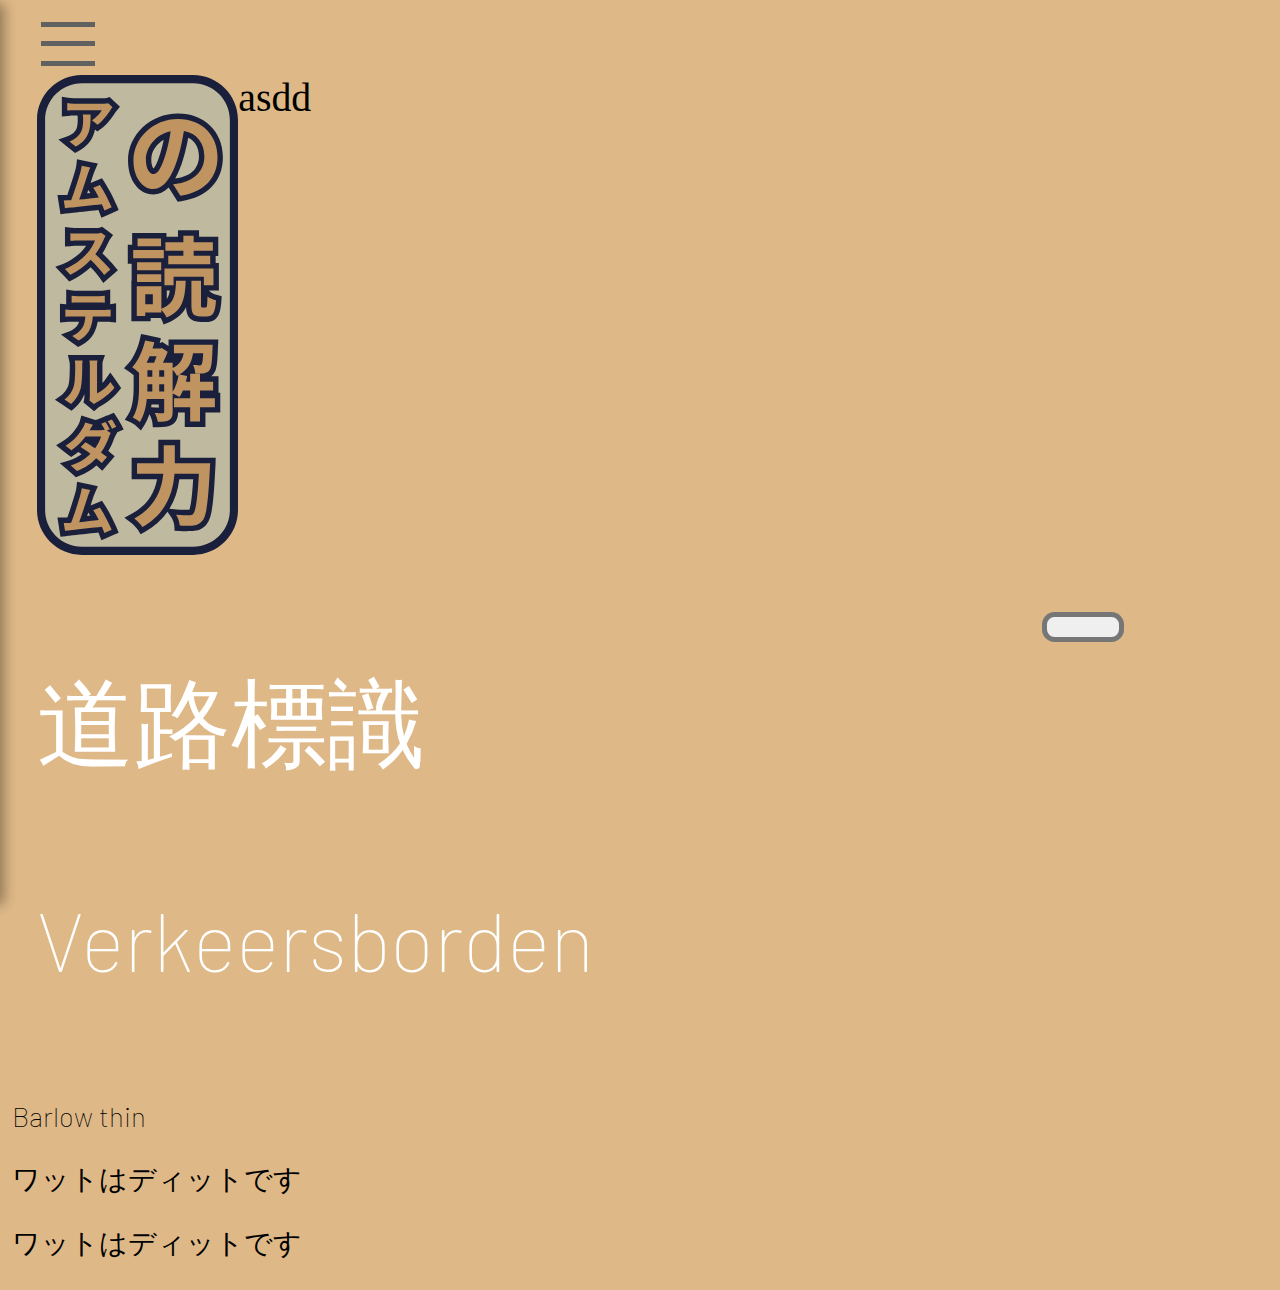
==== index.html @ 736e6b2a "a" ====
<!DOCTYPE html>

<head>
    <link rel="stylesheet" href="assets/css/style.css">
</head>

<body>

    <div class="hamburger-menu">
        <input id="menu-toggle" type="checkbox" />
        <label class="menu-btn" for="menu-toggle">
            <span></span>
        </label>

        <ul class="menu-box">
            <li><a class="menu-item" href="index.html">Home</a></li>
            <li><a class="menu-item" href="bordzoeken.html">Verkeersborden</a></li>
            <li><a class="menu-item" href="#">Gebarentaal</a></li>
            <li><a class="menu-item" href="#">Spreektaal</a></li>
            <li><a class="menu-item" href="#">Translate</a></li>
            <li><a class="menu-item" href="#">Feedback</a></li>
        </ul>
    </div>

    <main class="container">
        <div class="row">
            <div class="col-2"><img src="assets/images/jp_logo_staand.svg" alt="logo staand"></div>
            <div class="col-10">asdd</div>
        </div>

        <div class="row">
            <div class="col-12">

                <a href="bordzoeken.html" class="cool-link">
                    <div class="row">
                        <div class="col-10">
                            <h3 class="text-jp-normal">道路標識</h3>
                            <p class="text-dutch">Verkeersborden</p>

                        </div>
                        <div class="col-2">
                            <button>
                                <i></i>
                            </button>
                        </div>
                    </div>        
                </a>

            </div>
        </div>

    </main>

    <p class="text-dutch">Barlow thin</p>
    <p class="text-jp-normal">ワットはディットです</p>
    <p class="text-jp-thin">ワットはディットです</p>


</body>
---- assets/css/style.css ----
@import "/assets/css/grid.css";
@import "/assets/css/nav.css";
@import "/assets/css/slide.css";
@import "/assets/css/font.css";

body {
    background-color: burlywood;
}

* {
    zoom: 1.2;
}

div {
    display: block;
}

*, ::after, ::before {
    box-sizing: border-box;
}
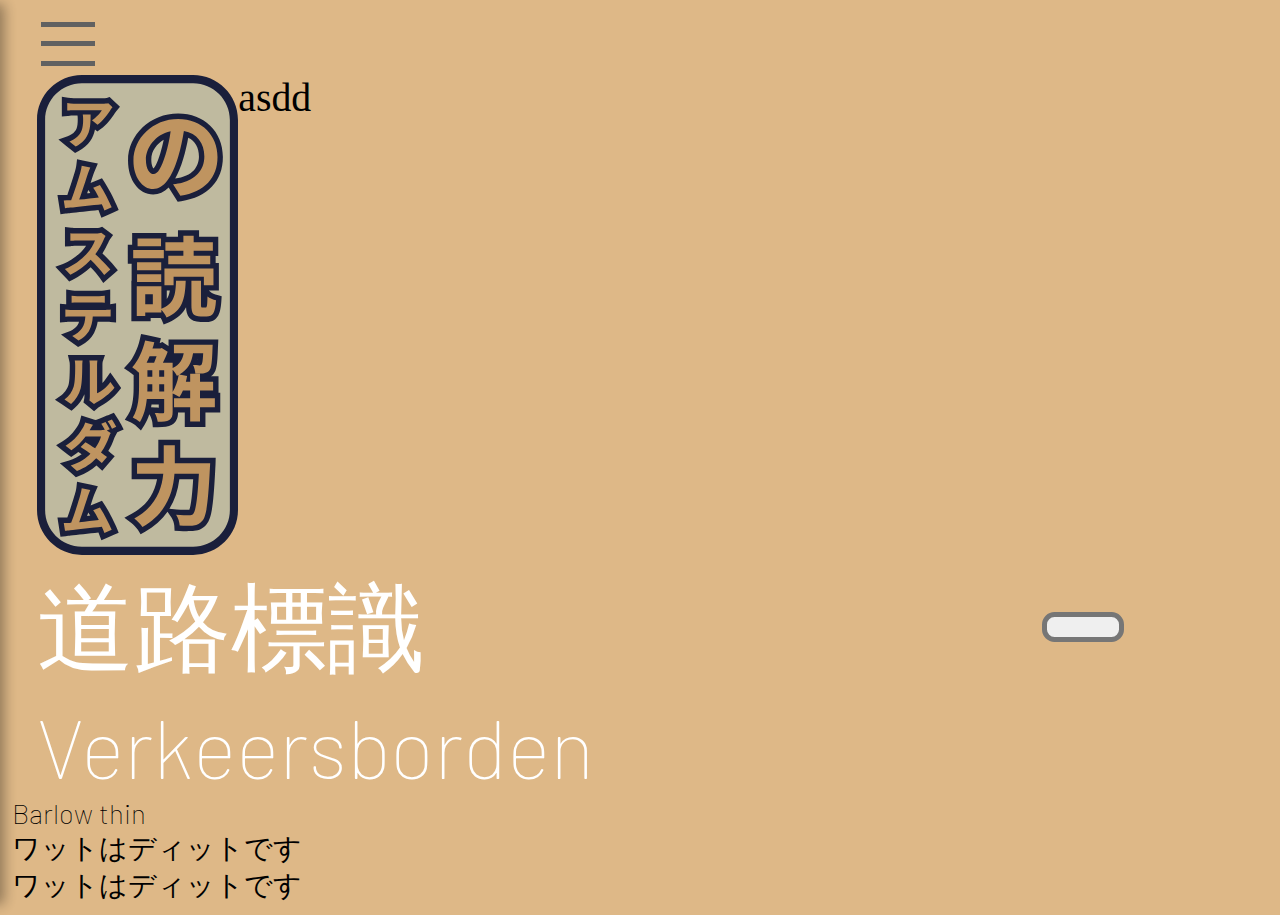
==== commit d16a0828: "fix css" ====
--- a/index.html
+++ b/index.html
@@ -1,6 +1,8 @@
 <!DOCTYPE html>
 
 <head>
+    <meta charset="UTF-8">
+    <title>A</title>
     <link rel="stylesheet" href="assets/css/style.css">
 </head>
 
--- a/assets/css/style.css
+++ b/assets/css/style.css
@@ -1,7 +1,7 @@
-@import "/assets/css/grid.css";
-@import "/assets/css/nav.css";
-@import "/assets/css/slide.css";
-@import "/assets/css/font.css";
+@import "./grid.css";
+@import "./nav.css";
+@import "./slide.css";
+@import "./font.css";
 
 body {
     background-color: burlywood;
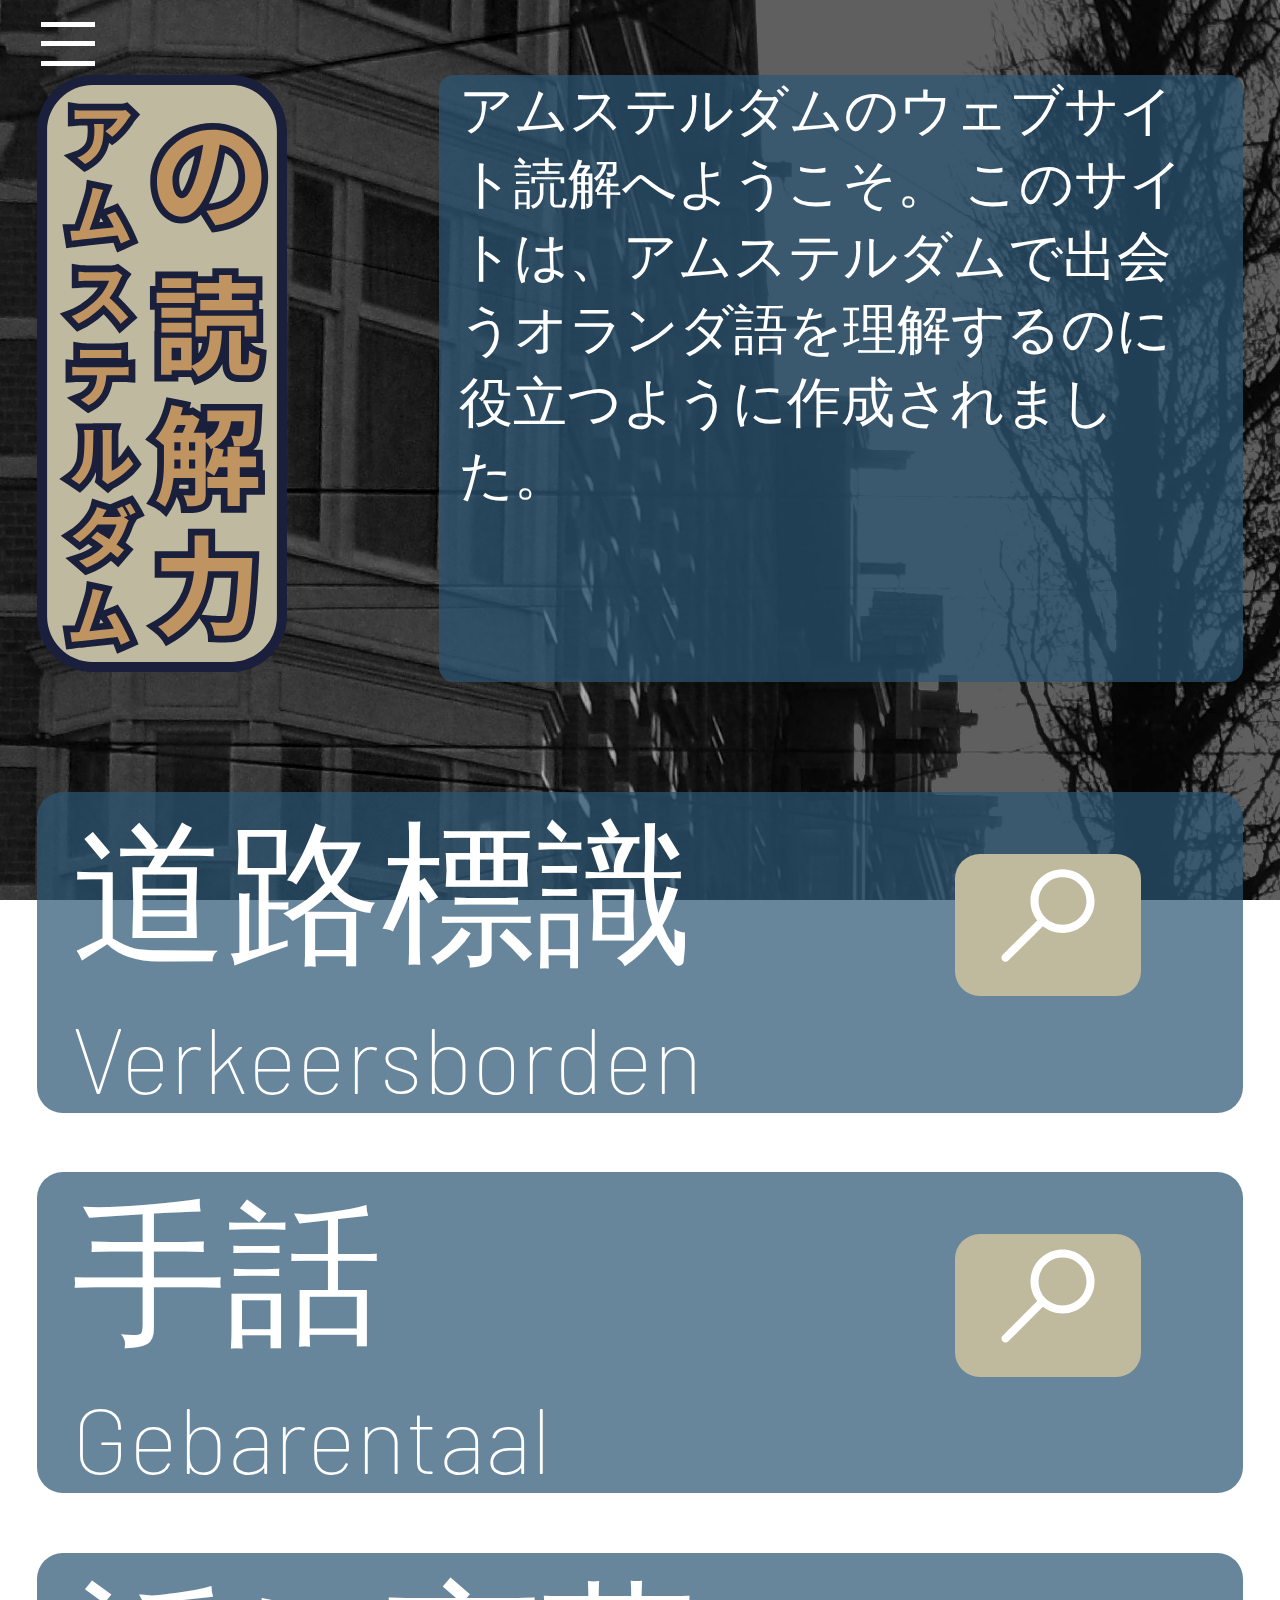
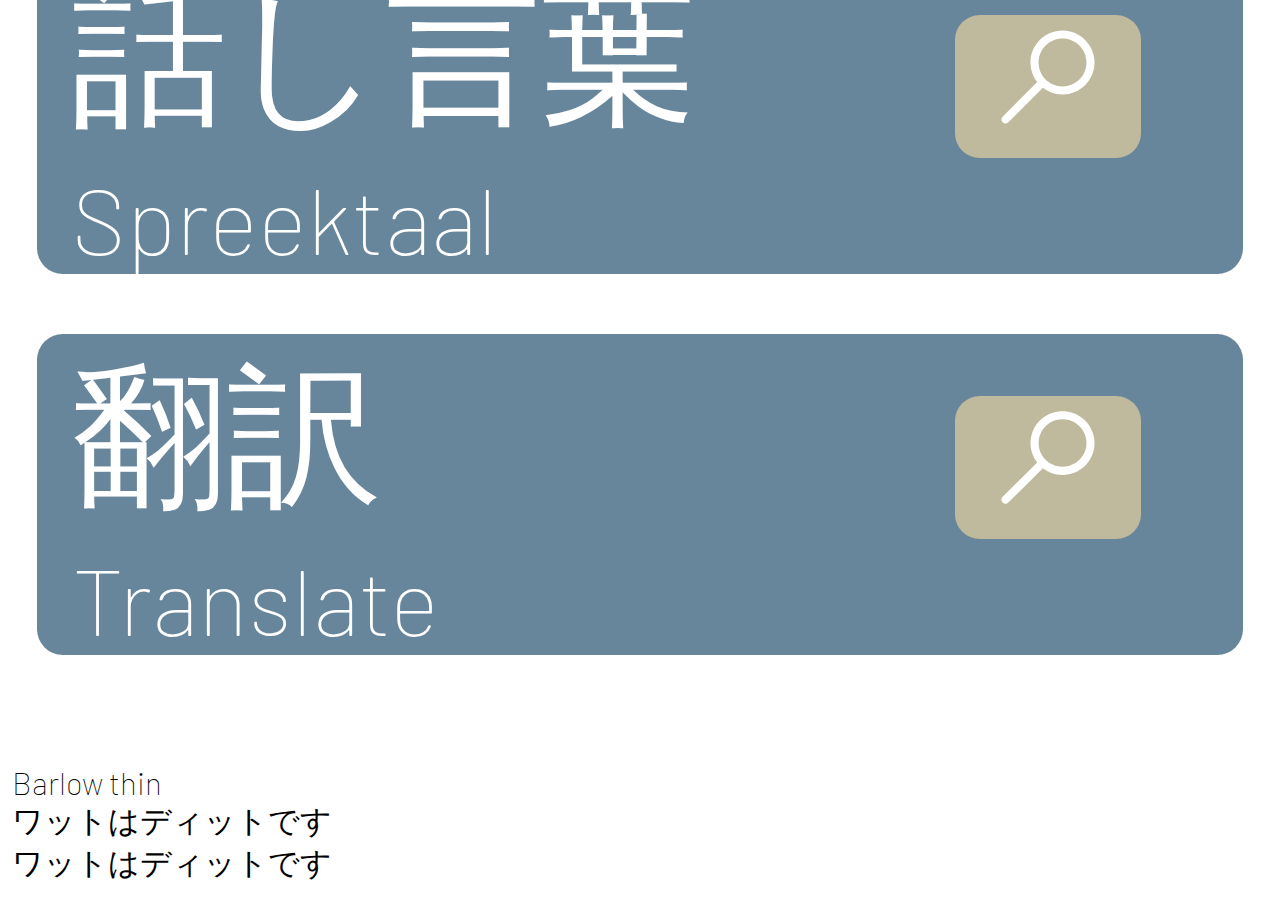
==== commit 72c83265: "home page" ====
--- a/index.html
+++ b/index.html
@@ -26,27 +26,74 @@
 
     <main class="container">
         <div class="row">
-            <div class="col-2"><img src="assets/images/jp_logo_staand.svg" alt="logo staand"></div>
-            <div class="col-10">asdd</div>
+            <div class="col-4"><img height="200" src="assets/images/jp_logo_staand.svg" alt="logo staand"></div>
+            <div class="col-8 blue-box">
+                <p class="text-jp-thin text-color-white">アムステルダムのウェブサイト読解へようこそ。 このサイトは、アムステルダムで出会うオランダ語を理解するのに役立つように作成されました。</p>
+            </div>
         </div>
 
         <div class="row">
-            <div class="col-12">
+            <div class="col-12 list">
 
-                <a href="bordzoeken.html" class="cool-link">
-                    <div class="row">
-                        <div class="col-10">
-                            <h3 class="text-jp-normal">道路標識</h3>
-                            <p class="text-dutch">Verkeersborden</p>
+                <div class="list-item"><a href="bordzoeken.html" class="cool-link">
+                    <div class="row blue-box">
+                        <div class="col-9">
+                            <p class="text-jp-thin big-text">道路標識</p>
+                            <p class="text-dutch small-text">Verkeersborden</p>
 
                         </div>
-                        <div class="col-2">
-                            <button>
-                                <i></i>
+                        <div class="col-3">
+                            <button class="inspect-btn">
+                                <img src="assets/images/icon_show.svg" />
                             </button>
                         </div>
                     </div>        
-                </a>
+                </a></div>
+
+                <div class="list-item"><a href="#" class="cool-link">
+                    <div class="row blue-box">
+                        <div class="col-9">
+                            <p class="text-jp-thin big-text">手話</p>
+                            <p class="text-dutch small-text">Gebarentaal</p>
+
+                        </div>
+                        <div class="col-3">
+                            <button class="inspect-btn">
+                                <img src="assets/images/icon_show.svg" />
+                            </button>
+                        </div>
+                    </div>        
+                </a></div>
+
+                <div class="list-item"><a href="#" class="cool-link">
+                    <div class="row blue-box">
+                        <div class="col-9">
+                            <p class="text-jp-thin big-text">話し言葉</p>
+                            <p class="text-dutch small-text">Spreektaal</p>
+
+                        </div>
+                        <div class="col-3">
+                            <button class="inspect-btn">
+                                <img src="assets/images/icon_show.svg" />
+                            </button>
+                        </div>
+                    </div>        
+                </a></div>
+
+                <div class="list-item"><a href="#" class="cool-link">
+                    <div class="row blue-box">
+                        <div class="col-9">
+                            <p class="text-jp-thin big-text">翻訳</p>
+                            <p class="text-dutch small-text">Translate</p>
+
+                        </div>
+                        <div class="col-3">
+                            <button class="inspect-btn">
+                                <img src="assets/images/icon_show.svg" />
+                            </button>
+                        </div>
+                    </div>        
+                </a></div>
 
             </div>
         </div>
--- a/assets/css/style.css
+++ b/assets/css/style.css
@@ -4,7 +4,9 @@
 @import "./font.css";
 
 body {
-    background-color: burlywood;
+    background-image: url("../images/straatzw.jpg");
+    background-size: cover;
+    background-attachment: fixed;
 }
 
 * {
@@ -17,4 +19,32 @@
 
 *, ::after, ::before {
     box-sizing: border-box;
+}
+
+.blue-box {
+    background-color: #2b5775b7;
+    padding: 0 8px;
+    border-radius: 6px;
+}
+.blue-box, p {
+    font-size: 18px;
+}
+.big-text {
+    font-size: 25px;
+}
+.small-text {
+    font-size: 15px;
+}
+.list, .list-item {
+    margin-top: 20px;
+    margin-bottom: 20px;
+}
+
+.inspect-btn {
+    background-color: #bfba9d;
+    border: none;
+    border-radius: 4px;
+    margin-top: 10px;
+    margin-left: 5px;
+    
 }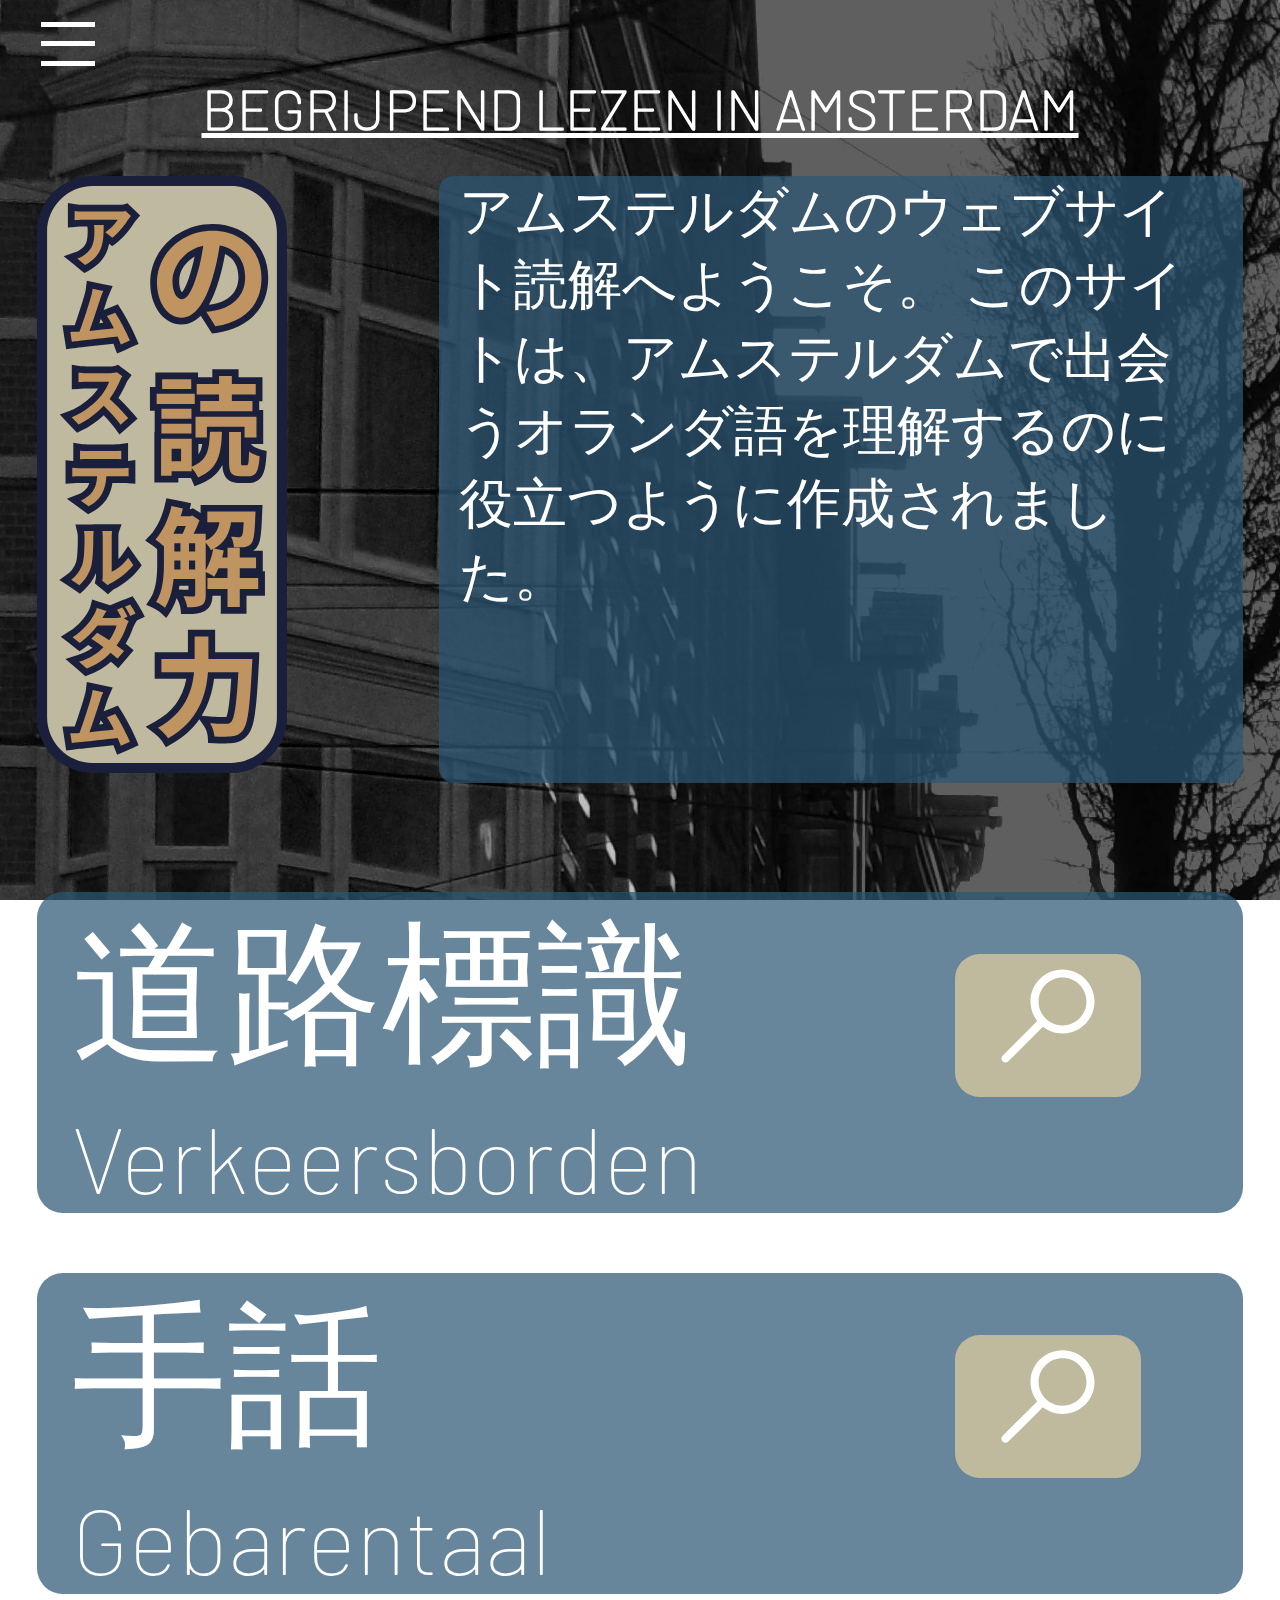
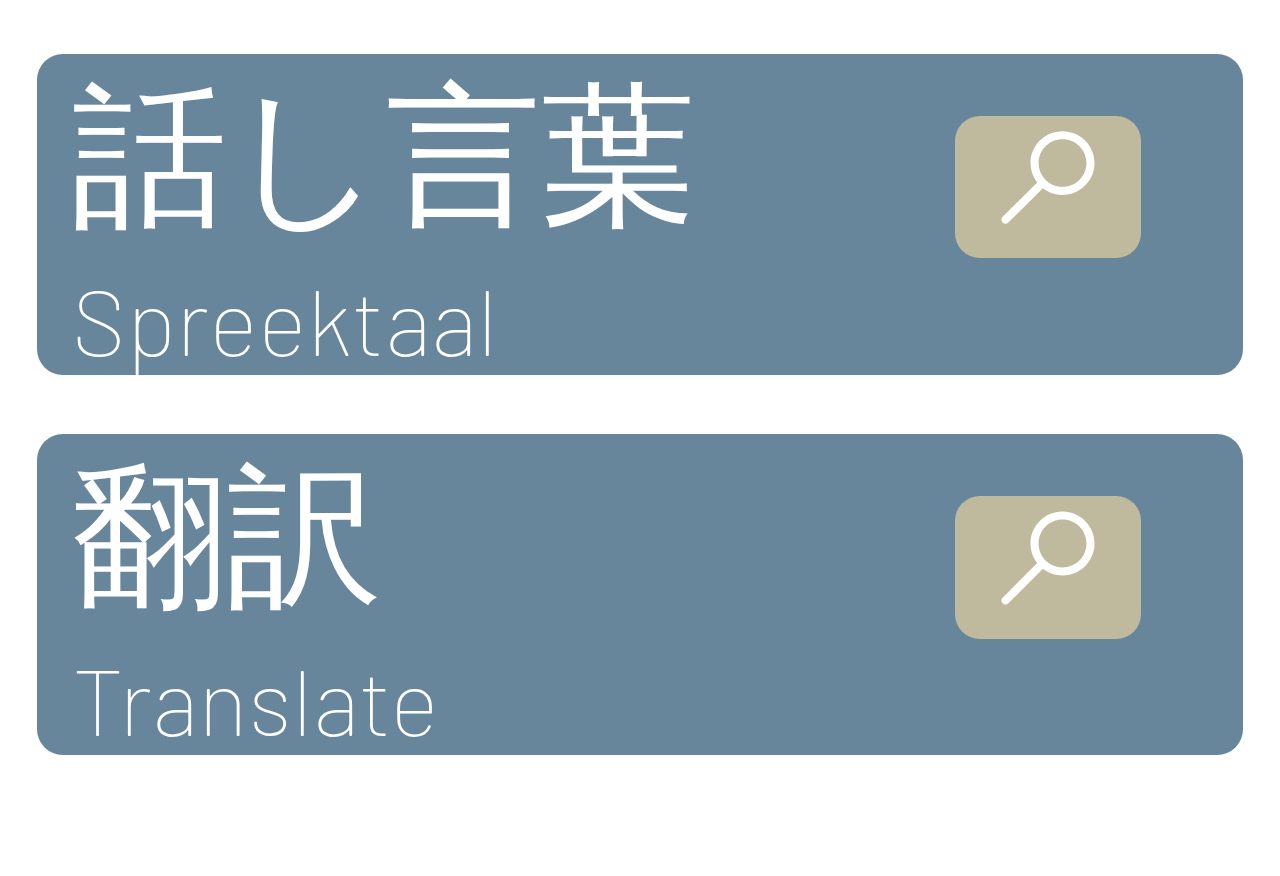
==== commit 33612118: "zoek pagina" ====
--- a/index.html
+++ b/index.html
@@ -2,7 +2,7 @@
 
 <head>
     <meta charset="UTF-8">
-    <title>A</title>
+    <title>Home</title>
     <link rel="stylesheet" href="assets/css/style.css">
 </head>
 
@@ -23,6 +23,8 @@
             <li><a class="menu-item" href="#">Feedback</a></li>
         </ul>
     </div>
+
+    <h1 class="text-dutch text-color-white header-text text-center" style="margin-bottom:20px">Begrijpend lezen in Amsterdam</h1>
 
     <main class="container">
         <div class="row">
@@ -100,9 +102,4 @@
 
     </main>
 
-    <p class="text-dutch">Barlow thin</p>
-    <p class="text-jp-normal">ワットはディットです</p>
-    <p class="text-jp-thin">ワットはディットです</p>
-
-
 </body>--- a/assets/css/style.css
+++ b/assets/css/style.css
@@ -47,4 +47,16 @@
     margin-top: 10px;
     margin-left: 5px;
     
+}
+
+.back-btn {
+    position: fixed;
+    top: 0;
+    right: 0;
+    z-index: 99999;
+}
+
+.header-text {
+    text-decoration: underline;
+    text-transform: uppercase;;
 }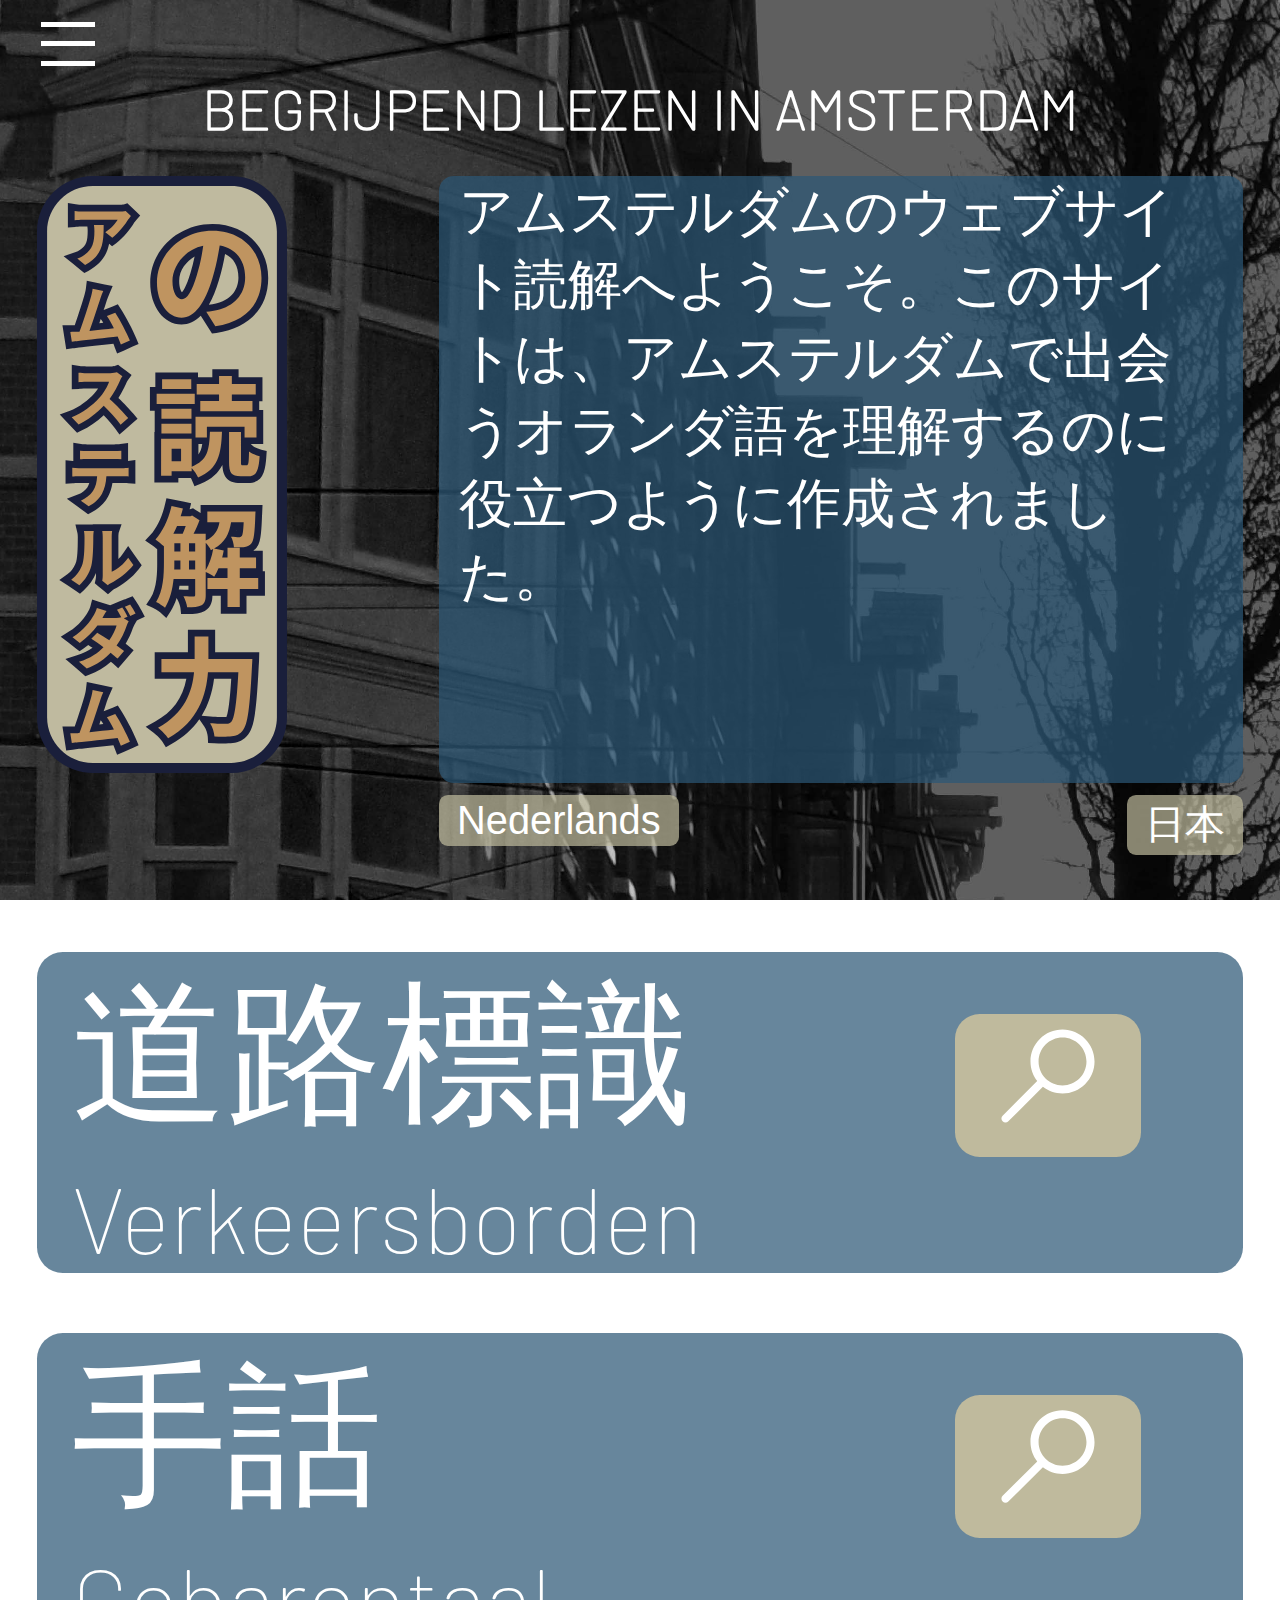
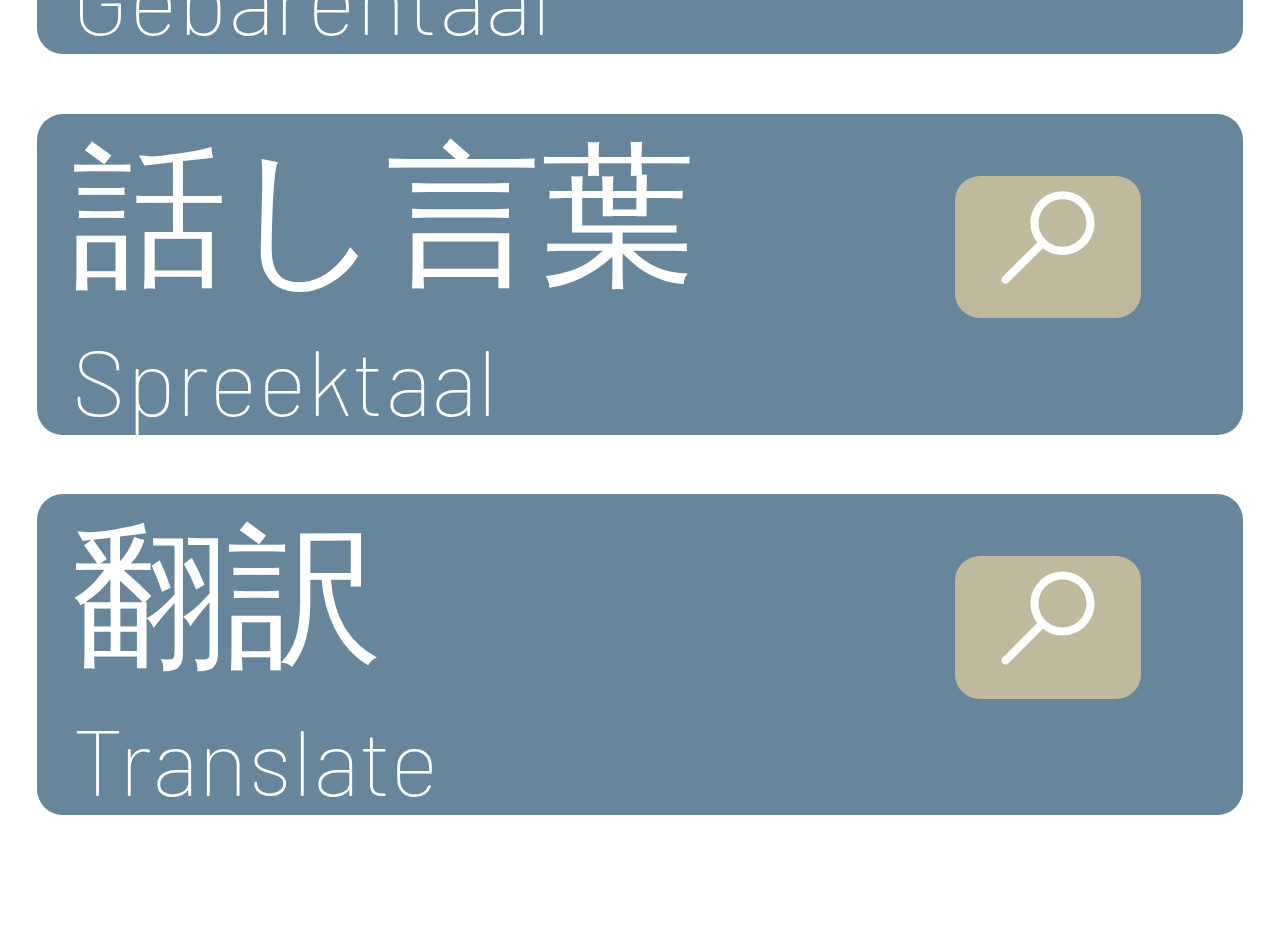
==== commit 0ebf0d72: "prototype ready! v1" ====
--- a/index.html
+++ b/index.html
@@ -2,7 +2,7 @@
 
 <head>
     <meta charset="UTF-8">
-    <title>Home</title>
+    <title>BLIA_Home</title>
     <link rel="stylesheet" href="assets/css/style.css">
 </head>
 
@@ -14,23 +14,38 @@
             <span></span>
         </label>
 
-        <ul class="menu-box">
+        <ul class="menu-box text-dutch">
             <li><a class="menu-item" href="index.html">Home</a></li>
             <li><a class="menu-item" href="bordzoeken.html">Verkeersborden</a></li>
             <li><a class="menu-item" href="#">Gebarentaal</a></li>
             <li><a class="menu-item" href="#">Spreektaal</a></li>
             <li><a class="menu-item" href="#">Translate</a></li>
-            <li><a class="menu-item" href="#">Feedback</a></li>
+            <li><a class="menu-item" href="mailto:michael.peek@hva.nl">Feedback</a></li>
+            <li class="menu-item">
+                <p>gemaakt door Michael Peek</p><img src="assets/images/jp_logo_vierkant.svg" alt="logo vierkant">
+            </li>
         </ul>
     </div>
 
-    <h1 class="text-dutch text-color-white header-text text-center" style="margin-bottom:20px">Begrijpend lezen in Amsterdam</h1>
+    <h1 class="text-dutch text-color-white header-text text-center" style="margin-bottom:20px">Begrijpend lezen in
+        Amsterdam</h1>
 
     <main class="container">
         <div class="row">
             <div class="col-4"><img height="200" src="assets/images/jp_logo_staand.svg" alt="logo staand"></div>
             <div class="col-8 blue-box">
-                <p class="text-jp-thin text-color-white">アムステルダムのウェブサイト読解へようこそ。 このサイトは、アムステルダムで出会うオランダ語を理解するのに役立つように作成されました。</p>
+                <p id="text-content" class="text-jp-thin text-color-white">アムステルダムのウェブサイト読解へようこそ。このサイトは、アムステルダムで出会うオランダ語を理解するのに役立つように作成されました。</p>
+            </div>
+        </div>
+
+        <div class="row">
+            <div class="col-4"></div>
+            <div class="col-4">
+                <button class="btn-language text-color-white" style="translate: 0px 4px;" type="button" onclick="switchToNl()">Nederlands</button>
+            </div>
+            <div class="col-4">
+                <button class="btn-language text-color-white" style="float:right; translate: 0px 4px;" type="button"
+                    onclick="switchToJp()">日本</button>
             </div>
         </div>
 
@@ -38,68 +53,83 @@
             <div class="col-12 list">
 
                 <div class="list-item"><a href="bordzoeken.html" class="cool-link">
-                    <div class="row blue-box">
-                        <div class="col-9">
-                            <p class="text-jp-thin big-text">道路標識</p>
-                            <p class="text-dutch small-text">Verkeersborden</p>
+                        <div class="row blue-box">
+                            <div class="col-9">
+                                <p class="text-jp-thin big-text">道路標識</p>
+                                <p class="text-dutch small-text">Verkeersborden</p>
 
+                            </div>
+                            <div class="col-3">
+                                <button class="inspect-btn">
+                                    <img src="assets/images/icon_show.svg" alt="info button">
+                                </button>
+                            </div>
                         </div>
-                        <div class="col-3">
-                            <button class="inspect-btn">
-                                <img src="assets/images/icon_show.svg" />
-                            </button>
-                        </div>
-                    </div>        
-                </a></div>
+                    </a></div>
 
                 <div class="list-item"><a href="#" class="cool-link">
-                    <div class="row blue-box">
-                        <div class="col-9">
-                            <p class="text-jp-thin big-text">手話</p>
-                            <p class="text-dutch small-text">Gebarentaal</p>
+                        <div class="row blue-box">
+                            <div class="col-9">
+                                <p class="text-jp-thin big-text">手話</p>
+                                <p class="text-dutch small-text">Gebarentaal</p>
 
+                            </div>
+                            <div class="col-3">
+                                <button class="inspect-btn">
+                                    <img src="assets/images/icon_show.svg" alt="info button">
+                                </button>
+                            </div>
                         </div>
-                        <div class="col-3">
-                            <button class="inspect-btn">
-                                <img src="assets/images/icon_show.svg" />
-                            </button>
-                        </div>
-                    </div>        
-                </a></div>
+                    </a></div>
 
                 <div class="list-item"><a href="#" class="cool-link">
-                    <div class="row blue-box">
-                        <div class="col-9">
-                            <p class="text-jp-thin big-text">話し言葉</p>
-                            <p class="text-dutch small-text">Spreektaal</p>
+                        <div class="row blue-box">
+                            <div class="col-9">
+                                <p class="text-jp-thin big-text">話し言葉</p>
+                                <p class="text-dutch small-text">Spreektaal</p>
 
+                            </div>
+                            <div class="col-3">
+                                <button class="inspect-btn">
+                                    <img src="assets/images/icon_show.svg" alt="info button">
+                                </button>
+                            </div>
                         </div>
-                        <div class="col-3">
-                            <button class="inspect-btn">
-                                <img src="assets/images/icon_show.svg" />
-                            </button>
-                        </div>
-                    </div>        
-                </a></div>
+                    </a></div>
 
                 <div class="list-item"><a href="#" class="cool-link">
-                    <div class="row blue-box">
-                        <div class="col-9">
-                            <p class="text-jp-thin big-text">翻訳</p>
-                            <p class="text-dutch small-text">Translate</p>
+                        <div class="row blue-box">
+                            <div class="col-9">
+                                <p class="text-jp-thin big-text">翻訳</p>
+                                <p class="text-dutch small-text">Translate</p>
 
+                            </div>
+                            <div class="col-3">
+                                <button class="inspect-btn">
+                                    <img src="assets/images/icon_show.svg" alt="info button">
+                                </button>
+                            </div>
                         </div>
-                        <div class="col-3">
-                            <button class="inspect-btn">
-                                <img src="assets/images/icon_show.svg" />
-                            </button>
-                        </div>
-                    </div>        
-                </a></div>
+                    </a></div>
 
             </div>
         </div>
 
     </main>
 
-</body>+</body>
+
+<script type="text/javascript">
+    function switchToNl() {
+        const element = document.getElementById("text-content");
+        element.innerHTML = "Welkom op de Amsterdamse website Begrijpend lezen. Deze site is gemaakt om u te helpen het Nederlands te begrijpen dat u in Amsterdam zult tegenkomen.";
+        element.classList.add("text-dutch");
+        element.classList.remove("text-jp-thin");
+    }
+    function switchToJp() {
+        const element = document.getElementById("text-content");
+        element.innerHTML = "アムステルダムのウェブサイト読解へようこそ。このサイトは、アムステルダムで出会うオランダ語を理解するのに役立つように作成されました。";
+        element.classList.add("text-jp-thin");
+        element.classList.remove("text-dutch");
+    }
+</script>--- a/assets/css/style.css
+++ b/assets/css/style.css
@@ -52,11 +52,39 @@
 .back-btn {
     position: fixed;
     top: 0;
-    right: 0;
+    right: 20px;
     z-index: 99999;
 }
 
 .header-text {
-    text-decoration: underline;
     text-transform: uppercase;;
+}
+
+.text-title {
+    font-size: 36px;
+    text-align: center;
+    padding-top: 28px;
+}
+
+.title-box {
+    background: #2b5775b7;
+    width: 80%;
+    position: relative;
+    height: 70%;
+    overflow: visible;
+    float: right;
+}
+
+.title-text {
+    position: absolute;
+    bottom: -20px;
+    left: -30px;
+    line-height: 40px;
+}
+
+.btn-language {
+    background-color: #bfba9db3;
+    border: none;
+    border-radius: 3px;
+    translate: 0px -30px;
 }